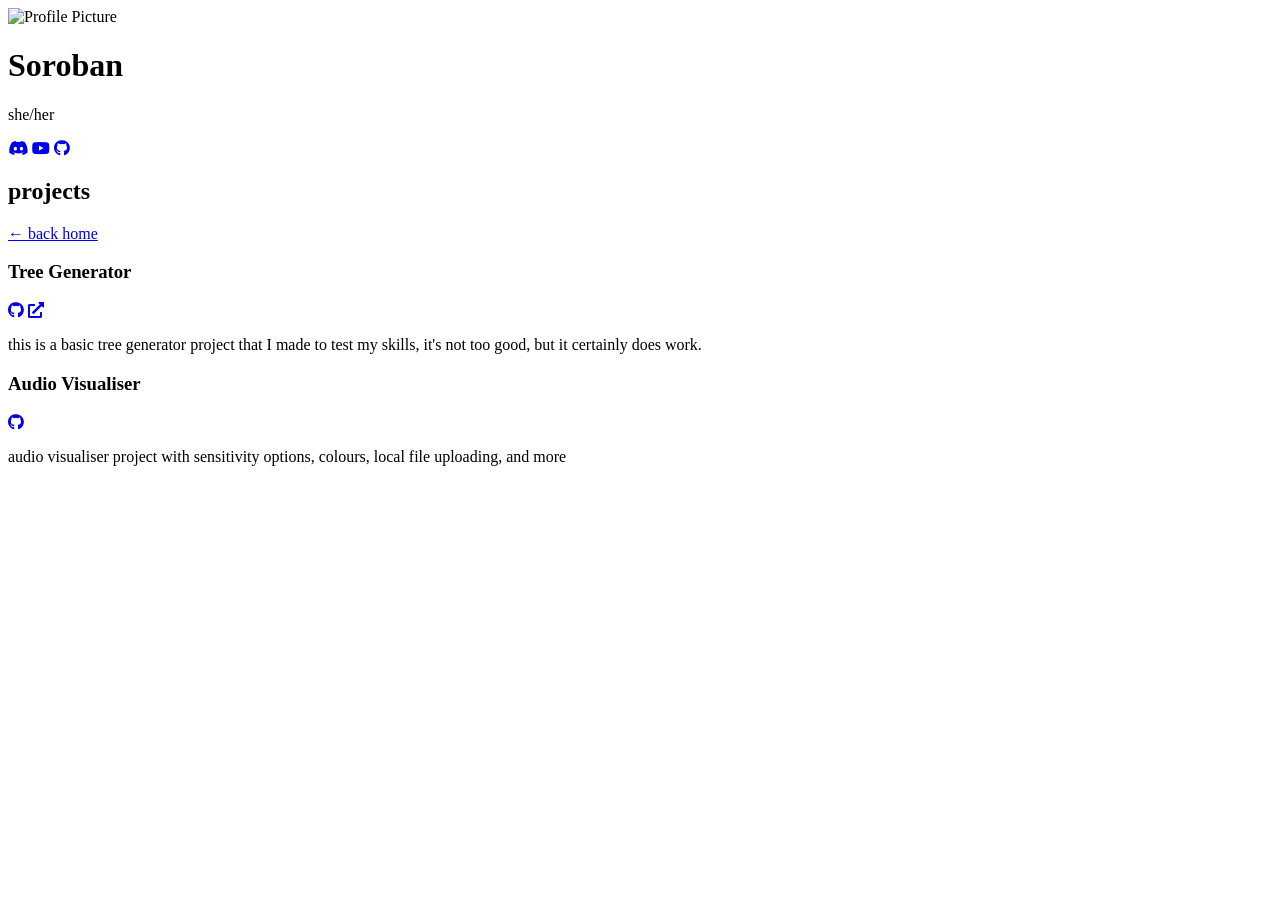
==== projects.html @ 4ae412a5 "fpkngser;oghesr[oigher[gohr" ====
<!DOCTYPE html>
<html lang="en">
<head>
    <meta charset="UTF-8">
    <meta name="viewport" content="width=device-width, initial-scale=1.0">
    <meta http-equiv="X-UA-Compatible" content="ie=edge">
    
    <title>Soroban | Projects</title>
    <meta name="description" content="sorobans software engineering and coding projects">
    <meta name="keywords" content="soroban, projects, java, discord bots, minecraft plugins, open source">
    <meta name="author" content="soroban">
    
    <meta property="og:title" content="sorobans projects">
    <meta property="og:description" content="a showcase of my software, plugins, and retro tech builds.">
    <meta property="og:image" content="assets/profile.png">
    <meta property="og:type" content="website">

    <link rel="stylesheet" href="https://use.fontawesome.com/releases/v5.4.1/css/all.css" integrity="sha384-5sAR7xN1Nv6T6+dT2mhtzEpVJvfS3NScPQTrOxhwjIuvcA67KV2R5Jz6kr4abQsz" crossorigin="anonymous">
    <link rel="stylesheet" href="style.css">
</head>
<body>
    <div class="grid-2">
        <header class="section-1">
            <img src="assets/profile.png" alt="Profile Picture" class="profile-pic">
            
            <h1>Soroban</h1>
            <p>she/her</p>
            
            <a href="https://discord.com/users/1333581841583706175" target="_blank" rel="noopener noreferrer" aria-label="Visit my Discord"><i class="fab fa-discord"></i></a>
            <a href="https://www.youtube.com/@imsoroban" target="_blank" rel="noopener noreferrer" aria-label="Visit my YouTube Channel"><i class="fab fa-youtube"></i></a>
            <a href="https://github.com/imsoroban" target="_blank" rel="noopener noreferrer" aria-label="View my GitHub Profile"><i class="fab fa-github"></i></a>
        </header>
        
        <main class="section-2">
            <section class="inline-header">
                <h2>projects</h2>
                <a href="index.html">&larr; back home</a>
            </section>

            <section class="projects-container">

                <div class="project-card">
                    <div class="project-header">
                        <h3>Tree Generator</h3>
                        <div class="project-links">
                            <a href="https://github.com/imsoroban/Tree-Generator" target="_blank" rel="noopener noreferrer" aria-label="GitHub Repository"><i class="fab fa-github"></i></a>
                            <a href="imsoroban.github.io/Tree-Generator" target="blank" rel="noopener noreferrer" aria-label="External Link"><i class="fas fa-external-link-alt"></i></a>
                        </div>
                    </div>
                    <p>this is a basic tree generator project that I made to test my skills, it's not too good, but it certainly does work.</p>
                    <div class="project-tags">
                    </div>
                </div>
    
                <div class="project-card">
                    <div class="project-header">
                        <h3>Audio Visualiser</h3>
                        <div class="project-links">
                            <a href="https://github.com/imsoroban/audio-visualiser" target="_blank" rel="noopener noreferrer" aria-label="GitHub Repository"><i class="fab fa-github"></i></a>
                        </div>
                    </div>
                    <p>audio visualiser project with sensitivity options, colours, local file uploading, and more</p>
                    <div class="project-tags">
                        </div>
                    </div>
                </div>
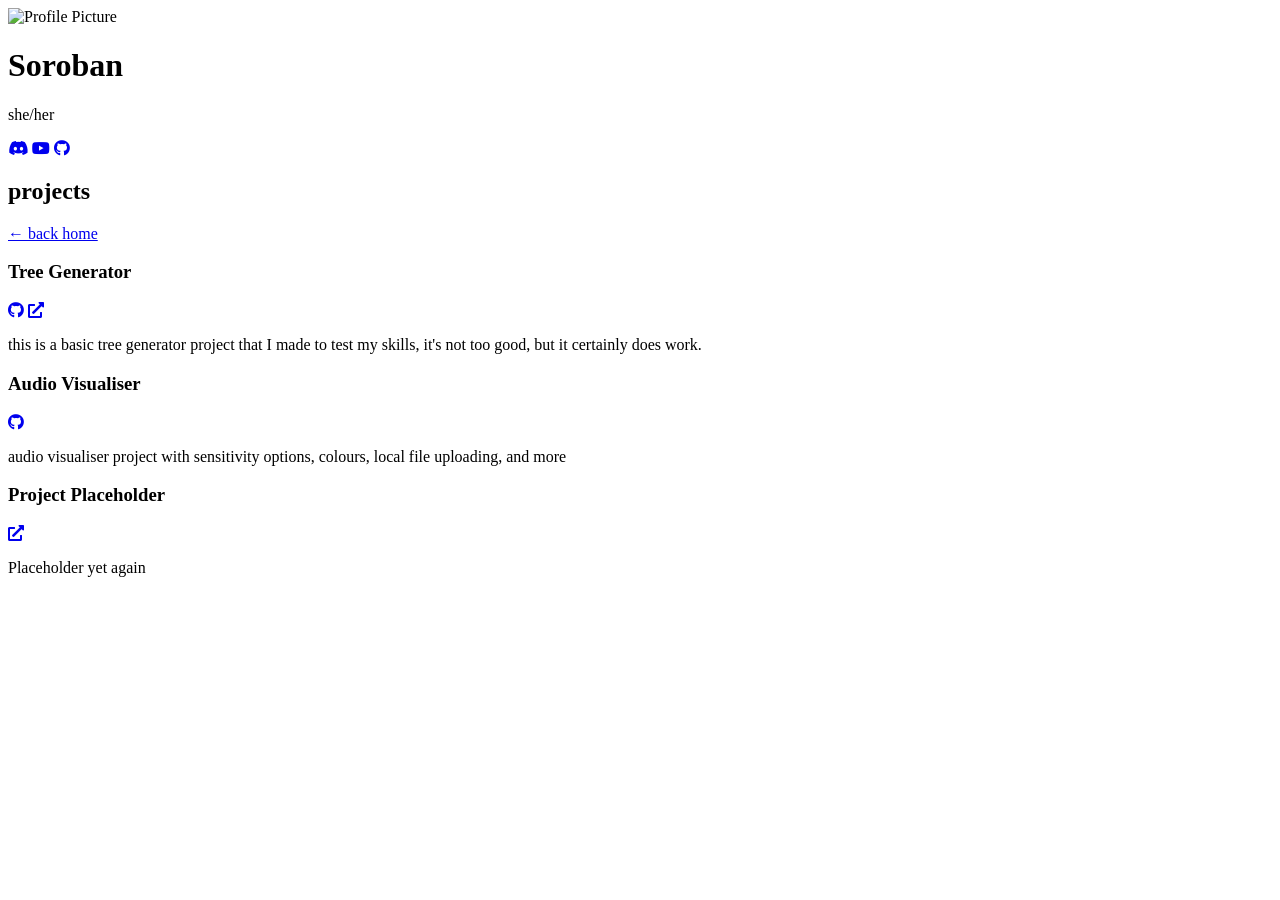
==== commit 4f041f19: "final push" ====
--- a/projects.html
+++ b/projects.html
@@ -63,4 +63,21 @@
                     <div class="project-tags">
                         </div>
                     </div>
+
+                    <div class="project-card">
+                    <div class="project-header">
+                        <h3>Project Placeholder</h3>
+                        <div class="project-links">
+                            <a href="#" target="_blank" rel="noopener noreferrer" aria-label="External Link"><i class="fas fa-external-link-alt"></i></a>
+                        </div>
+                    </div>
+                    <p>Placeholder yet again</p>
+                    <div class="project-tags">
+                    </div>
                 </div>
+            </section>
+        </main>
+    </div>
+</body>
+</html>
+
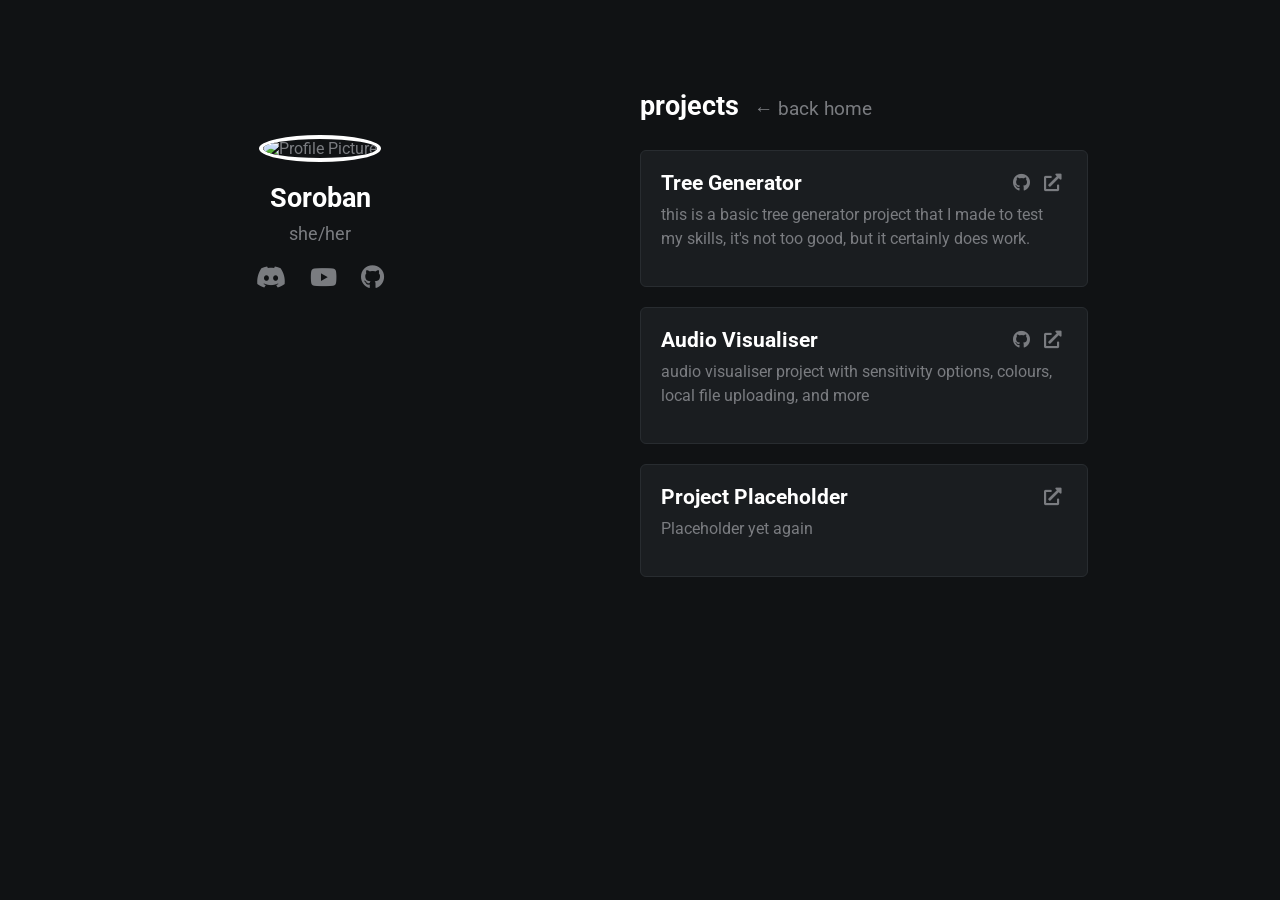
==== commit 76a98b5f: "tdmh;otsjh[estohgepidj gepf jsr[oiuaw o gijserhosjery[aer [r" ====
--- a/projects.html
+++ b/projects.html
@@ -57,6 +57,7 @@
                         <h3>Audio Visualiser</h3>
                         <div class="project-links">
                             <a href="https://github.com/imsoroban/audio-visualiser" target="_blank" rel="noopener noreferrer" aria-label="GitHub Repository"><i class="fab fa-github"></i></a>
+                            <a href="imsoroban.github.io/audio-visualiser" target="blank" rel="noopener noreferrer" aria-label="External Link"><i class="fas fa-external-link-alt"></i></a>
                         </div>
                     </div>
                     <p>audio visualiser project with sensitivity options, colours, local file uploading, and more</p>
@@ -79,5 +80,4 @@
         </main>
     </div>
 </body>
-</html>
-
+</html>
--- a/style.css
+++ b/style.css
@@ -0,0 +1,297 @@
+@import url('https://fonts.googleapis.com/css?family=Roboto');
+
+.grid-2 {
+    display: grid;
+    grid-template-columns: repeat(2, 1fr);
+}
+
+body {
+    margin: 0;
+    padding: 0;
+    font-family: 'Roboto', sans-serif;
+    background-color: #101214;
+    color: #7A7C80;
+}
+
+h1, h2, .white {
+    color: #fff;
+}
+
+a {
+    color: #7A7C80;
+    text-decoration: none;
+    transition: 0.3s;
+}
+
+/* section 1 */
+.section-1 {
+    padding-top: 15vh;
+    text-align: center;
+}
+
+.profile-pic {
+    width: 150px;
+    height: 150px;
+    border-radius: 50%;
+    object-fit: cover;
+    margin-bottom: 20px;
+    border: 4px solid #fff;
+}
+
+.section-1 p {
+    font-size: 1.1rem;
+    padding-bottom: 10px;
+    margin: 0;
+}
+
+.section-1 h1 {
+    font-size: 1.7rem;
+    margin-bottom: 10px;
+    margin-top: 0;
+}
+
+.section-1 a {
+    font-size: 1.5rem;
+    padding: 10px;
+    display: inline-block;
+}
+
+/* section 2 */
+.section-2 {
+    padding-top: 10vh;
+    width: 70%;
+}
+
+.section-2 h2 {
+    font-size: 1.7rem;
+    margin-bottom: 10px;
+}
+
+.section-2 p {
+    font-size: 1.1rem;
+    padding-bottom: 10px;
+    margin: 0;
+}
+
+.section-2 a {
+    display: inline-block;
+    padding: 5px;
+    font-size: 1.2rem;
+    padding-left: 0;
+    margin-bottom: 10px;
+    width: 100px;
+    transition: transform 0.2s ease, color 0.2s ease;
+}
+
+/* inline header (links section) */
+.inline-header {
+    display: flex;
+    align-items: baseline; 
+    gap: 15px;             
+    margin-bottom: 25px;   
+}
+
+.inline-header h2 {
+    margin: 0;             
+}
+
+.inline-header a {
+    width: auto;           
+    margin-bottom: 0;      
+}
+
+/* animations / utilities */
+.section-2 a:hover, 
+.section-2 a:focus {
+    color: #fff;
+    transform: translateX(5px);
+    cursor: pointer;
+}
+
+.section-1 a:hover,
+.section-1 a:focus {
+    color: #fff;
+    transform: scale(1.1);
+    cursor: pointer;
+}
+
+/* photography gallery layout */
+.gallery-grid {
+    display: grid;
+    grid-template-columns: repeat(auto-fit, minmax(150px, 1fr));
+    gap: 12px;
+    margin-top: 15px;
+    margin-bottom: 20px;
+}
+
+.gallery-item {
+    overflow: hidden;
+    border-radius: 4px;
+    background-color: #1a1d20;
+    aspect-ratio: 1 / 1; 
+    width: 100%;
+}
+
+.gallery-item img {
+    width: 100%;
+    height: 100%;
+    object-fit: cover; 
+    transition: transform 0.3s ease, filter 0.3s ease;
+    filter: grayscale(20%);
+}
+
+.gallery-item:hover img {
+    transform: scale(1.05);
+    filter: grayscale(0%);
+    cursor: pointer;
+}
+
+/* Lightbox Modal System */
+.lightbox {
+    display: none;
+    position: fixed;
+    z-index: 9999;
+    top: 0;
+    left: 0;
+    width: 100%;
+    height: 100%;
+    background-color: rgba(16, 18, 20, 0.95);
+    align-items: center;
+    justify-content: center;
+    opacity: 0;
+    transition: opacity 0.3s ease;
+}
+
+.lightbox.active {
+    display: flex;
+    opacity: 1;
+}
+
+.lightbox-content {
+    max-width: 90%;
+    max-height: 85vh;
+    object-fit: contain;
+    border-radius: 4px;
+    box-shadow: 0 4px 20px rgba(0, 0, 0, 0.5);
+    transform: scale(0.95);
+    transition: transform 0.3s ease;
+}
+
+.lightbox.active .lightbox-content {
+    transform: scale(1);
+}
+
+.lightbox-close {
+    position: absolute;
+    top: 20px;
+    right: 25px;
+    color: #7A7C80;
+    font-size: 40px;
+    font-weight: 300;
+    background: none;
+    border: none;
+    cursor: pointer;
+    transition: color 0.2s ease, transform 0.2s ease;
+}
+
+.lightbox-close:hover,
+.lightbox-close:focus {
+    color: #fff;
+    transform: scale(1.1);
+}
+
+/* media queries */
+@media(max-width: 780px) {
+    .grid-2 {
+        grid-template-columns: 1fr;
+    }
+    .section-1 {
+        padding: 0;
+        padding-top: 5rem;
+    }
+    .section-2 {
+        padding: 0;
+        padding-left: 1.5rem;
+        padding-top: 2rem;
+        width: 90%;
+    }
+}
+
+@media(max-width: 480px) {
+    .gallery-grid {
+        grid-template-columns: repeat(2, 1fr);
+        gap: 8px;
+    }
+    .lightbox-content {
+        max-width: 95%;
+        max-height: 75vh;
+    }
+}
+
+.projects-container {
+    display: flex;
+    flex-direction: column;
+    gap: 20px;
+    margin-top: 15px;
+}
+
+.project-card {
+    background-color: #1a1d20;
+    border-radius: 6px;
+    padding: 20px;
+    border: 1px solid #282c30;
+    transition: transform 0.2s ease, border-color 0.2s ease;
+}
+
+.project-card:hover {
+    transform: translateY(-2px);
+    border-color: #3e444a;
+}
+
+.project-header {
+    display: flex;
+    justify-content: space-between;
+    align-items: center;
+    margin-bottom: 8px;
+}
+
+.project-header h3 {
+    margin: 0;
+    color: #fff;
+    font-size: 1.3rem;
+}
+
+.project-links a {
+    width: auto;
+    font-size: 1.1rem;
+    padding: 0 5px;
+    margin-bottom: 0;
+    color: #7A7C80;
+}
+
+.project-links a:hover {
+    color: #fff;
+    transform: none;
+}
+
+.project-card p {
+    font-size: 1rem;
+    margin-bottom: 15px;
+    padding-bottom: 0;
+    line-height: 1.5;
+}
+
+.project-tags {
+    display: flex;
+    flex-wrap: wrap;
+    gap: 8px;
+}
+
+.tag {
+    background-color: #101214;
+    color: #7A7C80;
+    font-size: 0.8rem;
+    padding: 3px 10px;
+    border-radius: 12px;
+    border: 1px solid #282c30;
+}
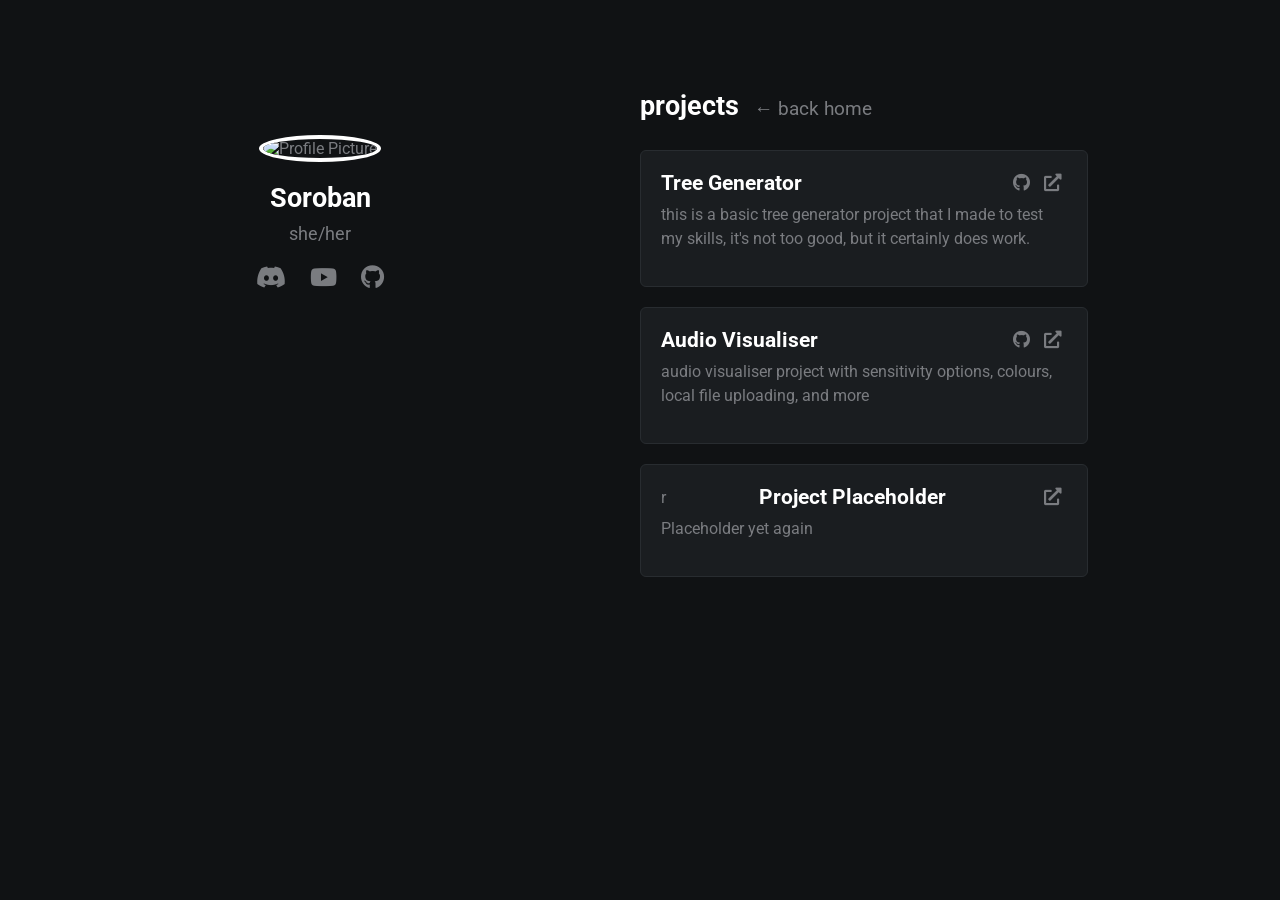
==== commit a5dd6dfb: "rga" ====
--- a/projects.html
+++ b/projects.html
@@ -67,6 +67,7 @@
 
                     <div class="project-card">
                     <div class="project-header">
+                        r
                         <h3>Project Placeholder</h3>
                         <div class="project-links">
                             <a href="#" target="_blank" rel="noopener noreferrer" aria-label="External Link"><i class="fas fa-external-link-alt"></i></a>
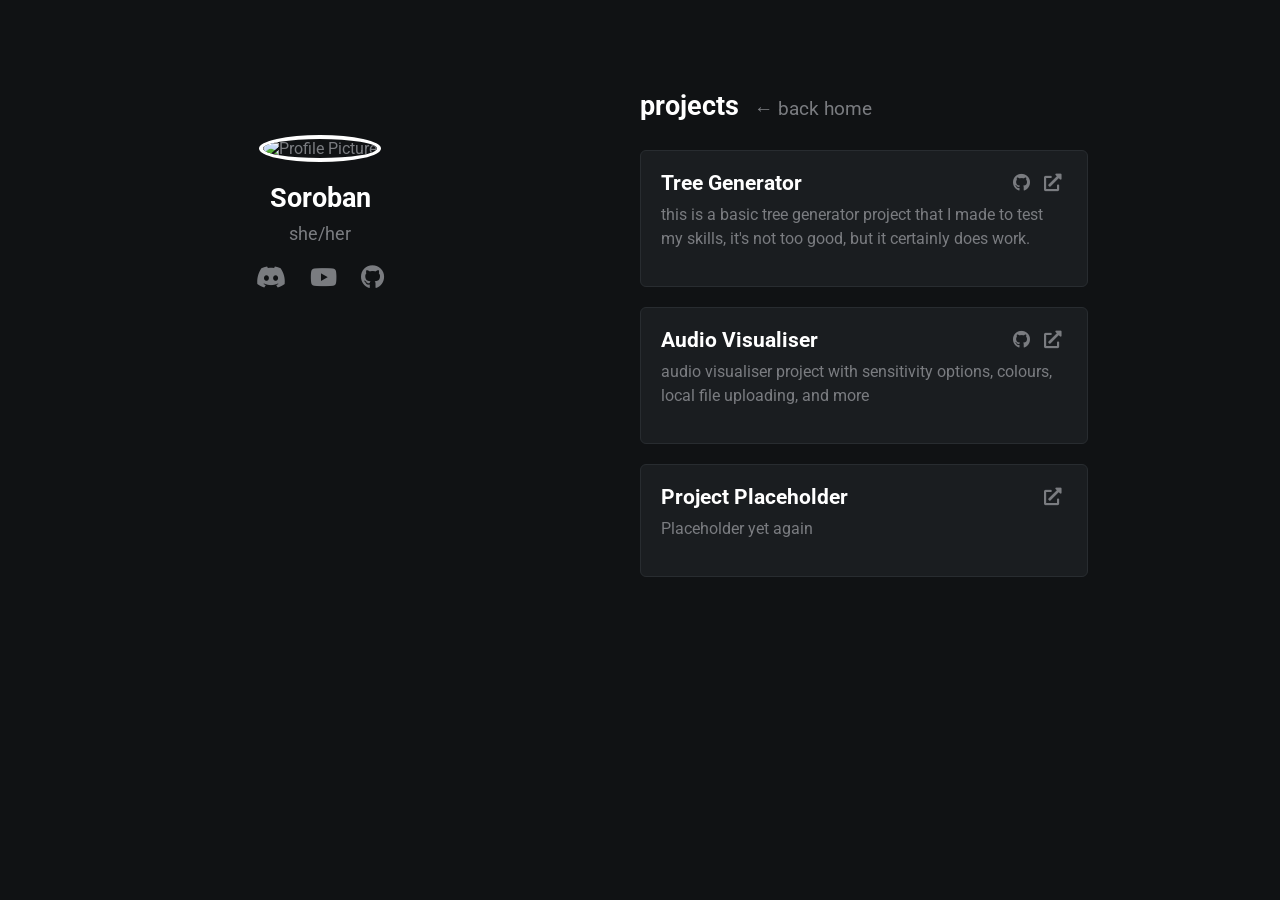
==== commit 093cf257: "repush" ====
--- a/projects.html
+++ b/projects.html
@@ -67,7 +67,7 @@
 
                     <div class="project-card">
                     <div class="project-header">
-                        r
+                        
                         <h3>Project Placeholder</h3>
                         <div class="project-links">
                             <a href="#" target="_blank" rel="noopener noreferrer" aria-label="External Link"><i class="fas fa-external-link-alt"></i></a>
